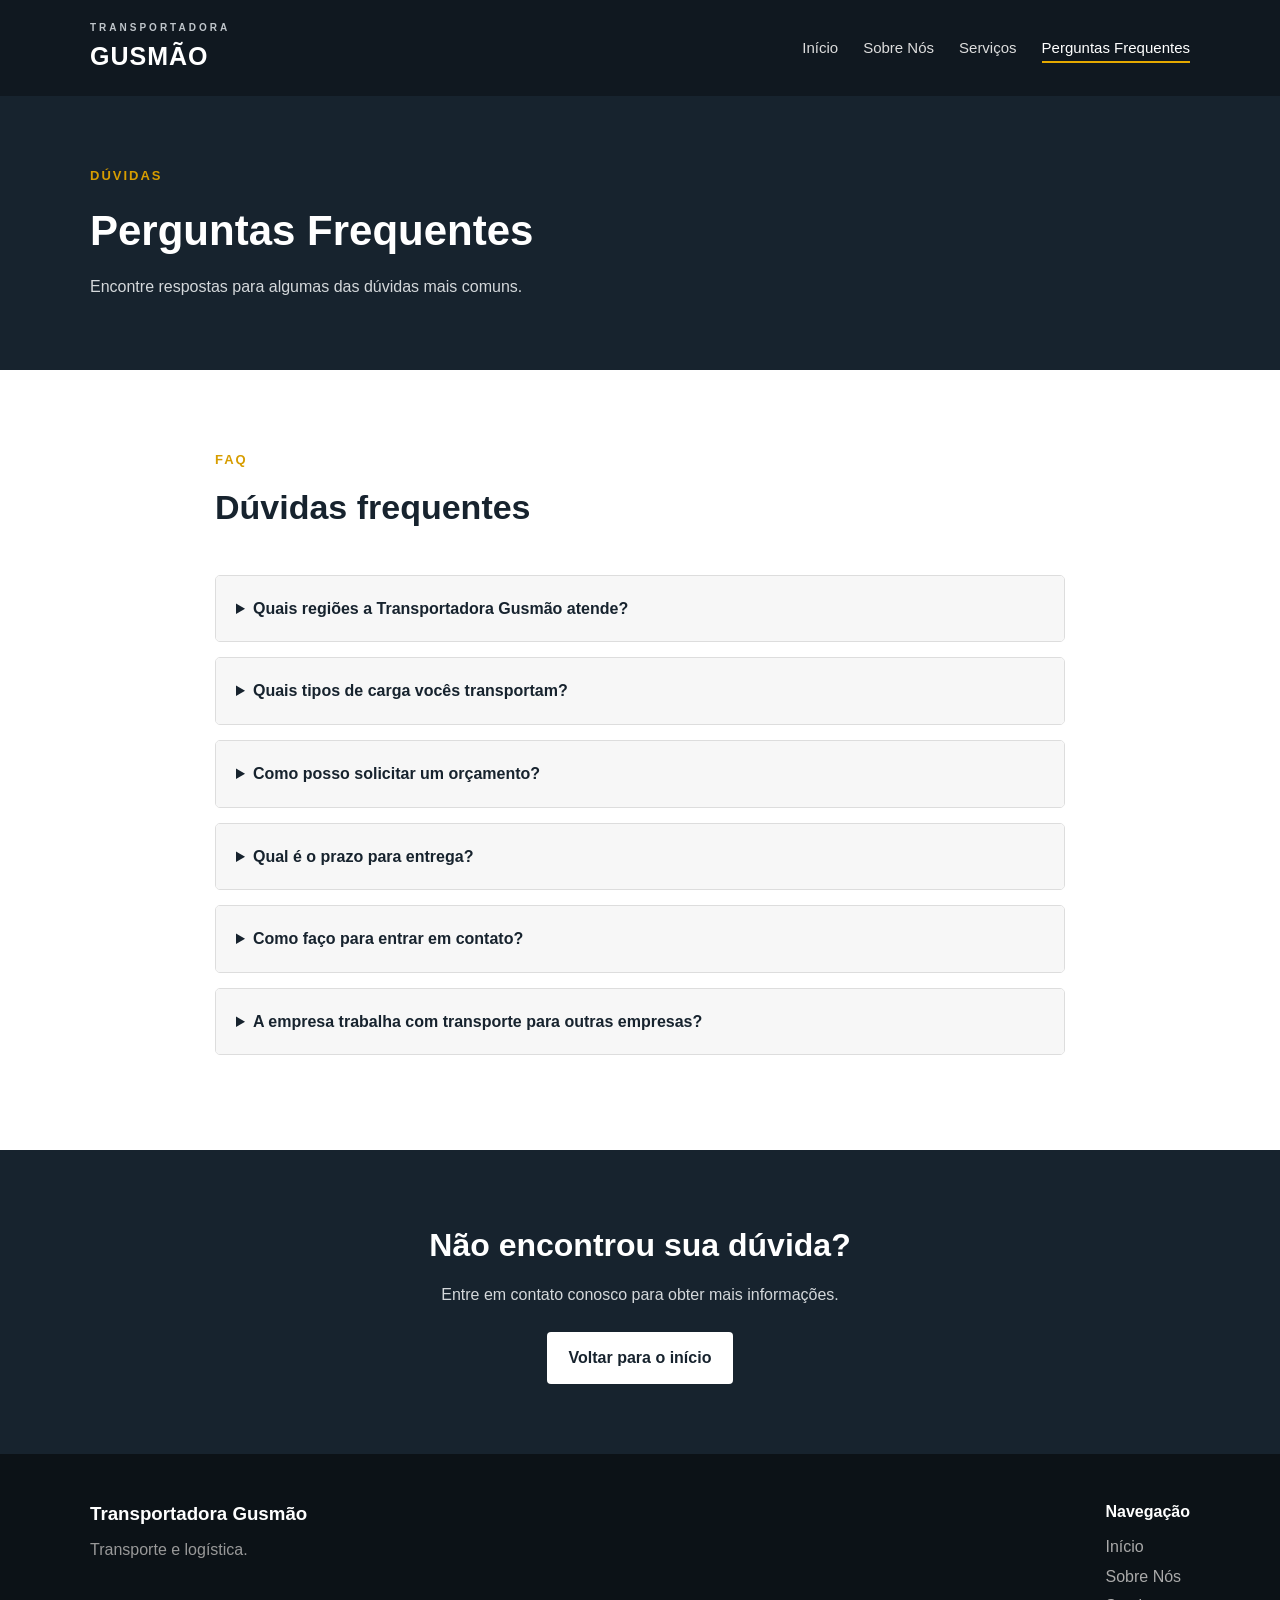
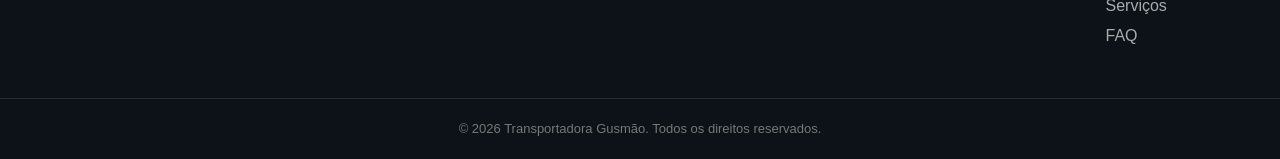
==== faq.html @ a59ef1ef "queria morar nos começos" ====
<!DOCTYPE html>
<html lang="pt-BR">
<head>
    <meta charset="UTF-8">
    <meta name="viewport" content="width=device-width, initial-scale=1.0">
    <title>Transportadora Gusmão - Perguntas Frequentes</title>
    <link rel="stylesheet" href="css/style.css">
</head>

<body>

    <header>

        <div class="container header-content">

            <a href="index.html" class="logo">
                <span>TRANSPORTADORA</span>
                GUSMÃO
            </a>

            <nav>
                <ul>
                    <li><a href="index.html">Início</a></li>
                    <li><a href="sobre.html">Sobre Nós</a></li>
                    <li><a href="servicos.html">Serviços</a></li>
                    <li><a href="faq.html" class="ativo">Perguntas Frequentes</a></li>
                </ul>
            </nav>

        </div>

    </header>


    <main>

        <section class="pagina-topo">

            <div class="container">

                <p class="subtitulo">DÚVIDAS</p>

                <h1>Perguntas Frequentes</h1>

                <p>
                    Encontre respostas para algumas das
                    dúvidas mais comuns.
                </p>

            </div>

        </section>


        <section class="faq">

            <div class="container faq-container">

                <div class="titulo-secao">
                    <p class="subtitulo">FAQ</p>
                    <h2>Dúvidas frequentes</h2>
                </div>


                <details class="pergunta">

                    <summary>
                        Quais regiões a Transportadora Gusmão atende?
                    </summary>

                    <p>
                        A área de atendimento pode variar de acordo
                        com o tipo de transporte e a necessidade do
                        cliente. Entre em contato conosco para
                        consultar a disponibilidade para sua região.
                    </p>

                </details>


                <details class="pergunta">

                    <summary>
                        Quais tipos de carga vocês transportam?
                    </summary>

                    <p>
                        Trabalhamos com diferentes tipos de cargas.
                        Para confirmar se podemos realizar o
                        transporte da sua mercadoria, entre em
                        contato com nossa equipe.
                    </p>

                </details>


                <details class="pergunta">

                    <summary>
                        Como posso solicitar um orçamento?
                    </summary>

                    <p>
                        Para solicitar um orçamento, entre em
                        contato com a Transportadora Gusmão e
                        informe os detalhes da carga e do transporte
                        desejado.
                    </p>

                </details>


                <details class="pergunta">

                    <summary>
                        Qual é o prazo para entrega?
                    </summary>

                    <p>
                        O prazo depende da distância, do tipo de
                        carga e das condições do transporte.
                        Nossa equipe poderá informar uma estimativa
                        após analisar a solicitação.
                    </p>

                </details>


                <details class="pergunta">

                    <summary>
                        Como faço para entrar em contato?
                    </summary>

                    <p>
                        Você pode entrar em contato diretamente
                        com a Transportadora Gusmão através dos
                        canais disponibilizados pela empresa.
                    </p>

                </details>


                <details class="pergunta">

                    <summary>
                        A empresa trabalha com transporte para outras empresas?
                    </summary>

                    <p>
                        Sim. Oferecemos soluções de transporte
                        para empresas que precisam movimentar
                        suas mercadorias.
                    </p>

                </details>


            </div>

        </section>


        <section class="chamada">

            <div class="container">

                <h2>Não encontrou sua dúvida?</h2>

                <p>
                    Entre em contato conosco para obter
                    mais informações.
                </p>

                <a href="index.html" class="botao botao-claro">
                    Voltar para o início
                </a>

            </div>

        </section>

    </main>


    <footer>

        <div class="container footer-content">

            <div>
                <h3>Transportadora Gusmão</h3>
                <p>Transporte e logística.</p>
            </div>

            <div>
                <h4>Navegação</h4>
                <a href="index.html">Início</a>
                <a href="sobre.html">Sobre Nós</a>
                <a href="servicos.html">Serviços</a>
                <a href="faq.html">FAQ</a>
            </div>

        </div>

        <div class="copyright">
            <p>© 2026 Transportadora Gusmão. Todos os direitos reservados.</p>
        </div>

    </footer>

</body>
</html>
---- css/style.css ----
/* =========================================
   CONFIGURAÇÕES GERAIS
========================================= */

* {
    margin: 0;
    padding: 0;
    box-sizing: border-box;
}

html {
    scroll-behavior: smooth;
}

body {
    font-family: Arial, Helvetica, sans-serif;
    background-color: #f5f6f8;
    color: #222;
    line-height: 1.6;
}

.container {
    width: 90%;
    max-width: 1100px;
    margin: 0 auto;
}

a {
    text-decoration: none;
    color: inherit;
}


/* =========================================
   CABEÇALHO
========================================= */

header {
    background-color: #101820;
    color: white;
    padding: 20px 0;
}

.header-content {
    display: flex;
    align-items: center;
    justify-content: space-between;
}

.logo {
    font-size: 25px;
    font-weight: bold;
    letter-spacing: 1px;
}

.logo span {
    display: block;
    font-size: 10px;
    letter-spacing: 3px;
    color: #bfc5ca;
}

nav ul {
    display: flex;
    list-style: none;
    gap: 25px;
}

nav a {
    color: #ddd;
    font-size: 15px;
    transition: 0.3s;
}

nav a:hover,
nav a.ativo {
    color: white;
}

nav a.ativo {
    border-bottom: 2px solid #e5a900;
    padding-bottom: 5px;
}


/* =========================================
   HERO - HOME
========================================= */

.hero {
    background-color: #17232e;
    color: white;
    min-height: 500px;
    display: flex;
    align-items: center;
}

.hero-content {
    display: flex;
    align-items: center;
}

.hero-text {
    max-width: 650px;
}

.subtitulo {
    color: #d79d00;
    font-size: 13px;
    font-weight: bold;
    letter-spacing: 2px;
    margin-bottom: 10px;
}

.hero h1 {
    font-size: 52px;
    line-height: 1.1;
    margin-bottom: 25px;
}

.hero h1 span {
    color: #e5a900;
    display: block;
}

.hero p:not(.subtitulo) {
    color: #d4d8db;
    font-size: 18px;
    margin-bottom: 30px;
}


/* =========================================
   BOTÕES
========================================= */

.botao {
    display: inline-block;
    background-color: #e5a900;
    color: #111;
    padding: 13px 22px;
    font-weight: bold;
    border-radius: 4px;
    transition: 0.3s;
}

.botao:hover {
    background-color: #c88f00;
    transform: translateY(-2px);
}

.botao-secundario {
    margin-top: 35px;
}

.botao-claro {
    background-color: white;
    color: #17232e;
}

.botao-claro:hover {
    background-color: #e8e8e8;
}

.centralizar {
    text-align: center;
}


/* =========================================
   TÍTULOS
========================================= */

.titulo-secao {
    margin-bottom: 40px;
}

.titulo-secao h2 {
    font-size: 34px;
    color: #17232e;
}


/* =========================================
   APRESENTAÇÃO
========================================= */

.apresentacao {
    background-color: white;
    padding: 80px 0;
}

.texto-centralizado {
    max-width: 800px;
    margin: 0 auto;
    text-align: center;
}

.texto-centralizado p {
    margin-bottom: 15px;
    color: #555;
}

.link {
    display: inline-block;
    margin-top: 15px;
    color: #a87500;
    font-weight: bold;
}


/* =========================================
   CARDS
========================================= */

.destaques,
.valores {
    padding: 80px 0;
}

.cards {
    display: grid;
    grid-template-columns: repeat(3, 1fr);
    gap: 25px;
}

.card {
    background-color: white;
    padding: 30px;
    border-radius: 5px;
    border: 1px solid #e1e1e1;
    transition: 0.3s;
}

.card:hover {
    transform: translateY(-5px);
    box-shadow: 0 8px 20px rgba(0, 0, 0, 0.08);
}

.icone {
    font-size: 35px;
    margin-bottom: 15px;
}

.card h3 {
    color: #17232e;
    margin-bottom: 10px;
}

.card p {
    color: #666;
}


/* =========================================
   CHAMADA
========================================= */

.chamada {
    background-color: #17232e;
    color: white;
    text-align: center;
    padding: 70px 0;
}

.chamada h2 {
    font-size: 32px;
    margin-bottom: 10px;
}

.chamada p {
    color: #d4d8db;
    margin-bottom: 25px;
}


/* =========================================
   TOPO DAS PÁGINAS INTERNAS
========================================= */

.pagina-topo {
    background-color: #17232e;
    color: white;
    padding: 70px 0;
}

.pagina-topo h1 {
    font-size: 42px;
    margin-bottom: 10px;
}

.pagina-topo p:last-child {
    color: #d4d8db;
}


/* =========================================
   SOBRE NÓS
========================================= */

.sobre {
    background-color: white;
    padding: 80px 0;
}

.sobre-grid {
    display: grid;
    grid-template-columns: 1fr 1fr;
    gap: 60px;
    align-items: center;
}

.imagem-placeholder {
    height: 350px;
    background-color: #e4e6e8;
    border: 2px dashed #b9bdc1;
    display: flex;
    flex-direction: column;
    align-items: center;
    justify-content: center;
    color: #777;
}

.imagem-placeholder span {
    font-size: 70px;
    margin-bottom: 10px;
}

.sobre-texto h2 {
    font-size: 35px;
    color: #17232e;
    margin-bottom: 20px;
}

.sobre-texto p:not(.subtitulo) {
    color: #555;
    margin-bottom: 15px;
}


/* =========================================
   SERVIÇOS
========================================= */

.servicos {
    padding: 80px 0;
    background-color: white;
}

.servicos-grid {
    display: grid;
    grid-template-columns: 1fr 1fr;
    gap: 25px;
}

.servico {
    display: flex;
    gap: 20px;
    padding: 30px;
    border: 1px solid #ddd;
    border-radius: 5px;
    background-color: #fafafa;
}

.servico-icone {
    font-size: 40px;
    min-width: 55px;
}

.servico h3 {
    color: #17232e;
    margin-bottom: 8px;
}

.servico p {
    color: #666;
}


/* =========================================
   FAQ
========================================= */

.faq {
    background-color: white;
    padding: 80px 0;
}

.faq-container {
    max-width: 850px;
}

.pergunta {
    border: 1px solid #ddd;
    margin-bottom: 15px;
    border-radius: 5px;
    overflow: hidden;
}

.pergunta summary {
    padding: 20px;
    cursor: pointer;
    font-weight: bold;
    color: #17232e;
    background-color: #f7f7f7;
}

.pergunta summary:hover {
    background-color: #eeeeee;
}

.pergunta p {
    padding: 20px;
    color: #666;
    border-top: 1px solid #ddd;
}


/* =========================================
   RODAPÉ
========================================= */

footer {
    background-color: #0c1217;
    color: white;
}

.footer-content {
    padding: 45px 0;
    display: flex;
    justify-content: space-between;
}

.footer-content h3 {
    margin-bottom: 8px;
}

.footer-content h4 {
    margin-bottom: 10px;
}

.footer-content p {
    color: #999;
}

.footer-content div:last-child {
    display: flex;
    flex-direction: column;
}

.footer-content a {
    color: #aaa;
    margin-bottom: 4px;
}

.footer-content a:hover {
    color: white;
}

.copyright {
    border-top: 1px solid #252c31;
    text-align: center;
    padding: 20px;
    color: #777;
    font-size: 13px;
}


/* =========================================
   RESPONSIVIDADE
========================================= */

@media (max-width: 800px) {

    .header-content {
        flex-direction: column;
        gap: 20px;
    }

    nav ul {
        gap: 15px;
        flex-wrap: wrap;
        justify-content: center;
    }

    .hero {
        min-height: 450px;
    }

    .hero h1 {
        font-size: 40px;
    }

    .cards {
        grid-template-columns: 1fr;
    }

    .sobre-grid {
        grid-template-columns: 1fr;
        gap: 35px;
    }

    .servicos-grid {
        grid-template-columns: 1fr;
    }

    .footer-content {
        flex-direction: column;
        gap: 30px;
    }
}


@media (max-width: 500px) {

    .container {
        width: 92%;
    }

    .logo {
        font-size: 21px;
    }

    nav a {
        font-size: 13px;
    }

    .hero h1 {
        font-size: 34px;
    }

    .hero p:not(.subtitulo) {
        font-size: 16px;
    }

    .pagina-topo h1 {
        font-size: 34px;
    }

    .titulo-secao h2 {
        font-size: 28px;
    }

    .servico {
        flex-direction: column;
    }

}
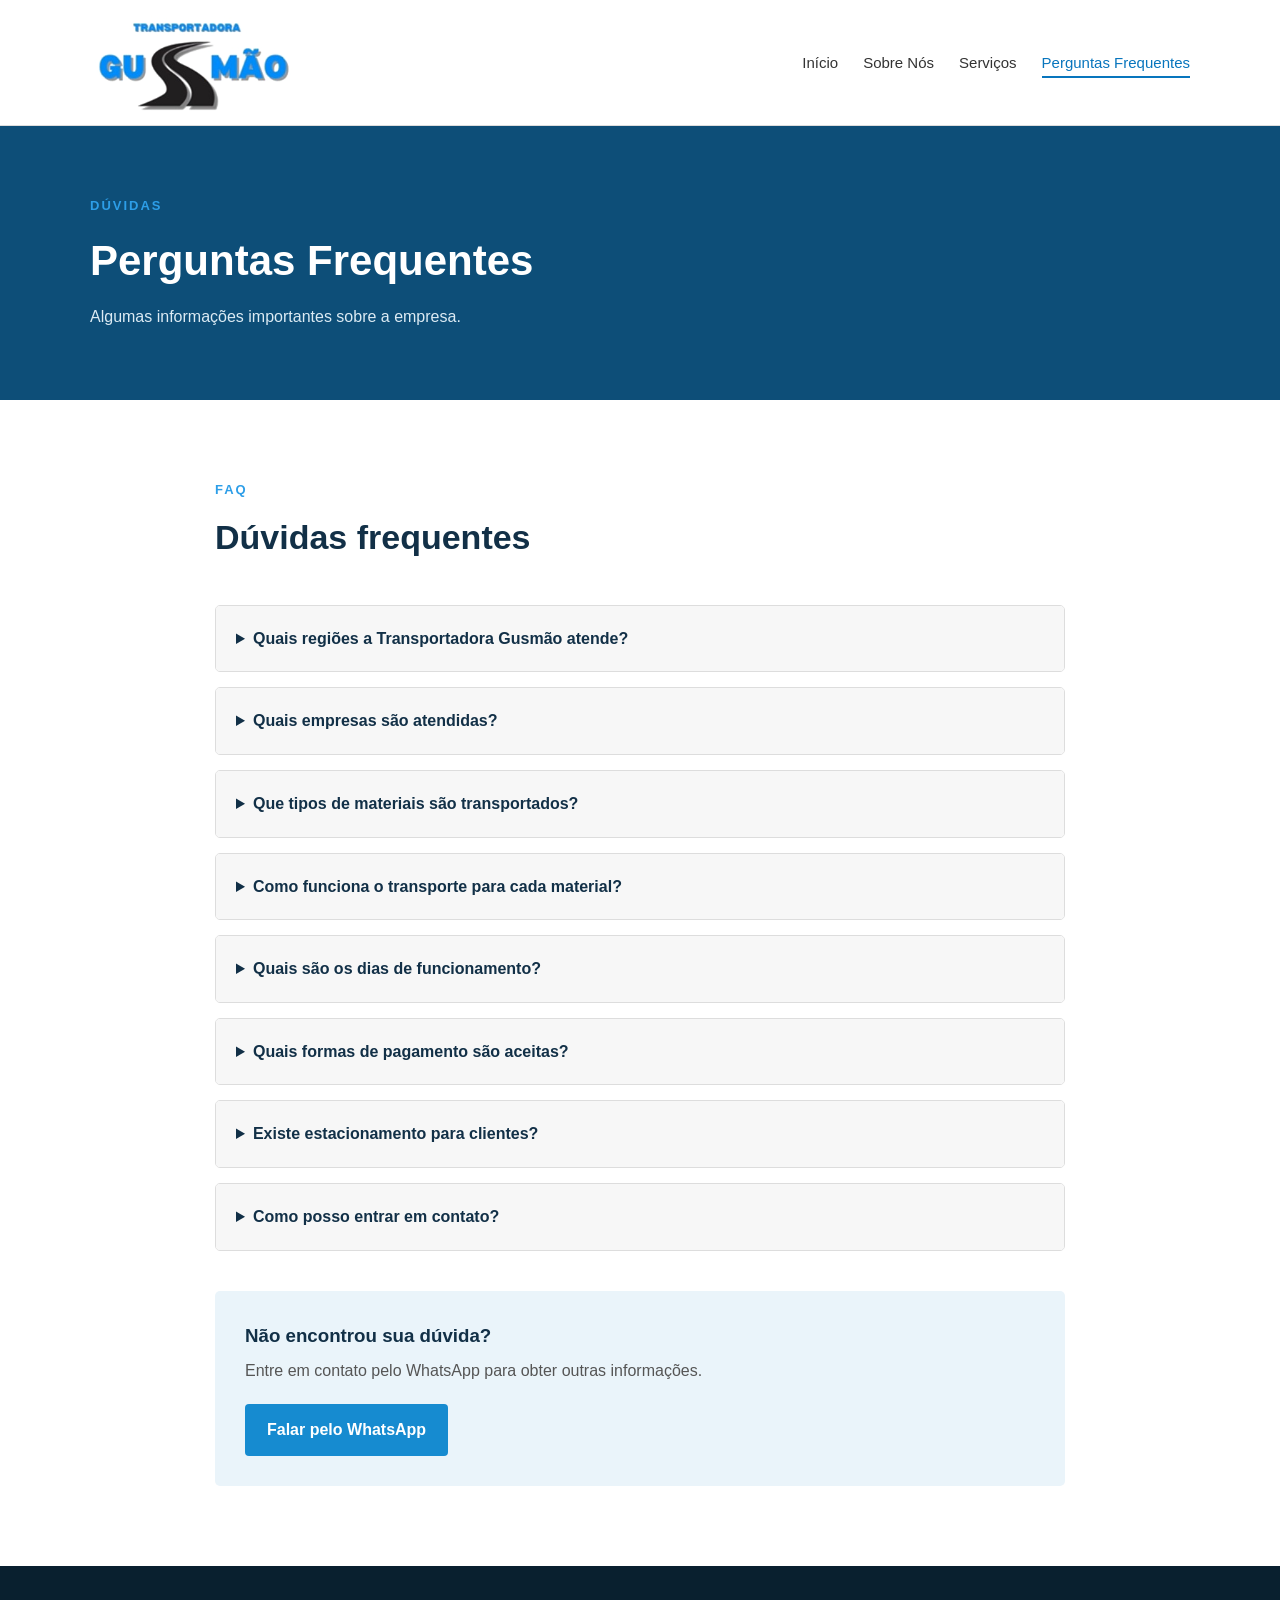
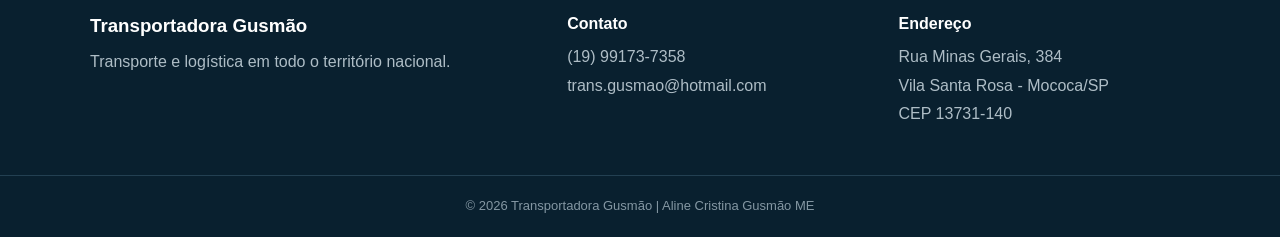
==== commit 1e52442e: "eai doidao" ====
--- a/faq.html
+++ b/faq.html
@@ -3,210 +3,144 @@
 <head>
     <meta charset="UTF-8">
     <meta name="viewport" content="width=device-width, initial-scale=1.0">
-    <title>Transportadora Gusmão - Perguntas Frequentes</title>
+    <title>Transportadora Gusmão | Perguntas Frequentes</title>
     <link rel="stylesheet" href="css/style.css">
 </head>
-
 <body>
 
-    <header>
+<header>
+    <div class="container header-content">
+        <a href="index.html" class="logo-link">
+            <img src="img/logo-gusmao.png" alt="Transportadora Gusmão">
+        </a>
 
-        <div class="container header-content">
+        <nav>
+            <ul>
+                <li><a href="index.html">Início</a></li>
+                <li><a href="sobre.html">Sobre Nós</a></li>
+                <li><a href="servicos.html">Serviços</a></li>
+                <li><a class="ativo" href="faq.html">Perguntas Frequentes</a></li>
+            </ul>
+        </nav>
+    </div>
+</header>
 
-            <a href="index.html" class="logo">
-                <span>TRANSPORTADORA</span>
-                GUSMÃO
-            </a>
+<main>
+    <section class="pagina-topo">
+        <div class="container">
+            <p class="subtitulo">DÚVIDAS</p>
+            <h1>Perguntas Frequentes</h1>
+            <p>Algumas informações importantes sobre a empresa.</p>
+        </div>
+    </section>
 
-            <nav>
-                <ul>
-                    <li><a href="index.html">Início</a></li>
-                    <li><a href="sobre.html">Sobre Nós</a></li>
-                    <li><a href="servicos.html">Serviços</a></li>
-                    <li><a href="faq.html" class="ativo">Perguntas Frequentes</a></li>
-                </ul>
-            </nav>
-
-        </div>
-
-    </header>
-
-
-    <main>
-
-        <section class="pagina-topo">
-
-            <div class="container">
-
-                <p class="subtitulo">DÚVIDAS</p>
-
-                <h1>Perguntas Frequentes</h1>
-
-                <p>
-                    Encontre respostas para algumas das
-                    dúvidas mais comuns.
-                </p>
-
+    <section class="faq">
+        <div class="container faq-container">
+            <div class="titulo-secao">
+                <p class="subtitulo">FAQ</p>
+                <h2>Dúvidas frequentes</h2>
             </div>
 
-        </section>
+            <details class="pergunta">
+                <summary>Quais regiões a Transportadora Gusmão atende?</summary>
+                <p>
+                    A empresa atende todo o território nacional.
+                </p>
+            </details>
 
+            <details class="pergunta">
+                <summary>Quais empresas são atendidas?</summary>
+                <p>
+                    Atualmente, a Transportadora Gusmão presta serviços
+                    para duas empresas específicas: Gelita do Brasil
+                    e Artivinco.
+                </p>
+            </details>
 
-        <section class="faq">
+            <details class="pergunta">
+                <summary>Que tipos de materiais são transportados?</summary>
+                <p>
+                    Para a Gelita do Brasil, é transportada matéria-prima
+                    de origem animal, como couro bovino. Para a Artivinco,
+                    são transportadas matéria orgânica e caixas de papel.
+                </p>
+            </details>
 
-            <div class="container faq-container">
+            <details class="pergunta">
+                <summary>Como funciona o transporte para cada material?</summary>
+                <p>
+                    Cada material e empresa exige uma adequação aos veículos.
+                    A empresa possui preparo e cuidado para realizar o
+                    transporte das cargas com segurança.
+                </p>
+            </details>
 
-                <div class="titulo-secao">
-                    <p class="subtitulo">FAQ</p>
-                    <h2>Dúvidas frequentes</h2>
-                </div>
+            <details class="pergunta">
+                <summary>Quais são os dias de funcionamento?</summary>
+                <p>
+                    A empresa trabalha de segunda-feira a sábado.
+                    Não há carregamentos e entregas em feriados.
+                </p>
+            </details>
 
+            <details class="pergunta">
+                <summary>Quais formas de pagamento são aceitas?</summary>
+                <p>
+                    Os pagamentos podem ser realizados em conta ou por Pix.
+                </p>
+            </details>
 
-                <details class="pergunta">
+            <details class="pergunta">
+                <summary>Existe estacionamento para clientes?</summary>
+                <p>
+                    Não. O pátio da empresa é destinado apenas aos caminhões.
+                </p>
+            </details>
 
-                    <summary>
-                        Quais regiões a Transportadora Gusmão atende?
-                    </summary>
+            <details class="pergunta">
+                <summary>Como posso entrar em contato?</summary>
+                <p>
+                    Telefone/WhatsApp: <strong>(19) 99173-7358</strong><br>
+                    E-mail: <strong>trans.gusmao@hotmail.com</strong>
+                </p>
+            </details>
 
-                    <p>
-                        A área de atendimento pode variar de acordo
-                        com o tipo de transporte e a necessidade do
-                        cliente. Entre em contato conosco para
-                        consultar a disponibilidade para sua região.
-                    </p>
+            <div class="faq-contato">
+                <h3>Não encontrou sua dúvida?</h3>
+                <p>
+                    Entre em contato pelo WhatsApp para obter
+                    outras informações.
+                </p>
+                <a href="https://wa.me/5519991737358" class="botao" target="_blank">
+                    Falar pelo WhatsApp
+                </a>
+            </div>
+        </div>
+    </section>
+</main>
 
-                </details>
-
-
-                <details class="pergunta">
-
-                    <summary>
-                        Quais tipos de carga vocês transportam?
-                    </summary>
-
-                    <p>
-                        Trabalhamos com diferentes tipos de cargas.
-                        Para confirmar se podemos realizar o
-                        transporte da sua mercadoria, entre em
-                        contato com nossa equipe.
-                    </p>
-
-                </details>
-
-
-                <details class="pergunta">
-
-                    <summary>
-                        Como posso solicitar um orçamento?
-                    </summary>
-
-                    <p>
-                        Para solicitar um orçamento, entre em
-                        contato com a Transportadora Gusmão e
-                        informe os detalhes da carga e do transporte
-                        desejado.
-                    </p>
-
-                </details>
-
-
-                <details class="pergunta">
-
-                    <summary>
-                        Qual é o prazo para entrega?
-                    </summary>
-
-                    <p>
-                        O prazo depende da distância, do tipo de
-                        carga e das condições do transporte.
-                        Nossa equipe poderá informar uma estimativa
-                        após analisar a solicitação.
-                    </p>
-
-                </details>
-
-
-                <details class="pergunta">
-
-                    <summary>
-                        Como faço para entrar em contato?
-                    </summary>
-
-                    <p>
-                        Você pode entrar em contato diretamente
-                        com a Transportadora Gusmão através dos
-                        canais disponibilizados pela empresa.
-                    </p>
-
-                </details>
-
-
-                <details class="pergunta">
-
-                    <summary>
-                        A empresa trabalha com transporte para outras empresas?
-                    </summary>
-
-                    <p>
-                        Sim. Oferecemos soluções de transporte
-                        para empresas que precisam movimentar
-                        suas mercadorias.
-                    </p>
-
-                </details>
-
-
-            </div>
-
-        </section>
-
-
-        <section class="chamada">
-
-            <div class="container">
-
-                <h2>Não encontrou sua dúvida?</h2>
-
-                <p>
-                    Entre em contato conosco para obter
-                    mais informações.
-                </p>
-
-                <a href="index.html" class="botao botao-claro">
-                    Voltar para o início
-                </a>
-
-            </div>
-
-        </section>
-
-    </main>
-
-
-    <footer>
-
-        <div class="container footer-content">
-
-            <div>
-                <h3>Transportadora Gusmão</h3>
-                <p>Transporte e logística.</p>
-            </div>
-
-            <div>
-                <h4>Navegação</h4>
-                <a href="index.html">Início</a>
-                <a href="sobre.html">Sobre Nós</a>
-                <a href="servicos.html">Serviços</a>
-                <a href="faq.html">FAQ</a>
-            </div>
-
+<footer>
+    <div class="container footer-content">
+        <div>
+            <h3>Transportadora Gusmão</h3>
+            <p>Transporte e logística em todo o território nacional.</p>
         </div>
-
-        <div class="copyright">
-            <p>© 2026 Transportadora Gusmão. Todos os direitos reservados.</p>
+        <div>
+            <h4>Contato</h4>
+            <p>(19) 99173-7358</p>
+            <p>trans.gusmao@hotmail.com</p>
         </div>
-
-    </footer>
+        <div>
+            <h4>Endereço</h4>
+            <p>Rua Minas Gerais, 384</p>
+            <p>Vila Santa Rosa - Mococa/SP</p>
+            <p>CEP 13731-140</p>
+        </div>
+    </div>
+    <div class="copyright">
+        <p>© 2026 Transportadora Gusmão | Aline Cristina Gusmão ME</p>
+    </div>
+</footer>
 
 </body>
-</html>+</html>
--- a/css/style.css
+++ b/css/style.css
@@ -1,5 +1,6 @@
 /* =========================================
-   CONFIGURAÇÕES GERAIS
+   TRANSPORTADORA GUSMÃO
+   CSS - Projeto institucional
 ========================================= */
 
 * {
@@ -14,7 +15,7 @@
 
 body {
     font-family: Arial, Helvetica, sans-serif;
-    background-color: #f5f6f8;
+    background-color: #f5f7f9;
     color: #222;
     line-height: 1.6;
 }
@@ -30,15 +31,12 @@
     color: inherit;
 }
 
-
-/* =========================================
-   CABEÇALHO
-========================================= */
+/* HEADER */
 
 header {
-    background-color: #101820;
-    color: white;
-    padding: 20px 0;
+    background-color: #ffffff;
+    border-bottom: 1px solid #ddd;
+    padding: 10px 0;
 }
 
 .header-content {
@@ -47,17 +45,10 @@
     justify-content: space-between;
 }
 
-.logo {
-    font-size: 25px;
-    font-weight: bold;
-    letter-spacing: 1px;
-}
-
-.logo span {
+.logo-link img {
+    width: 210px;
+    height: auto;
     display: block;
-    font-size: 10px;
-    letter-spacing: 3px;
-    color: #bfc5ca;
 }
 
 nav ul {
@@ -67,45 +58,37 @@
 }
 
 nav a {
-    color: #ddd;
+    color: #333;
     font-size: 15px;
+    padding-bottom: 5px;
     transition: 0.3s;
 }
 
 nav a:hover,
 nav a.ativo {
-    color: white;
+    color: #0875bd;
 }
 
 nav a.ativo {
-    border-bottom: 2px solid #e5a900;
-    padding-bottom: 5px;
-}
-
-
-/* =========================================
-   HERO - HOME
-========================================= */
+    border-bottom: 2px solid #0875bd;
+}
+
+/* HERO */
 
 .hero {
-    background-color: #17232e;
+    background: linear-gradient(100deg, #08283e, #0d4e78);
     color: white;
     min-height: 500px;
     display: flex;
     align-items: center;
 }
 
-.hero-content {
-    display: flex;
-    align-items: center;
-}
-
 .hero-text {
-    max-width: 650px;
+    max-width: 680px;
 }
 
 .subtitulo {
-    color: #d79d00;
+    color: #2d9ee8;
     font-size: 13px;
     font-weight: bold;
     letter-spacing: 2px;
@@ -113,31 +96,28 @@
 }
 
 .hero h1 {
-    font-size: 52px;
+    font-size: 50px;
     line-height: 1.1;
     margin-bottom: 25px;
 }
 
 .hero h1 span {
-    color: #e5a900;
+    color: #49b5f5;
     display: block;
 }
 
 .hero p:not(.subtitulo) {
-    color: #d4d8db;
+    color: #e2edf4;
     font-size: 18px;
     margin-bottom: 30px;
 }
 
-
-/* =========================================
-   BOTÕES
-========================================= */
+/* BOTÕES */
 
 .botao {
     display: inline-block;
-    background-color: #e5a900;
-    color: #111;
+    background-color: #168bd0;
+    color: white;
     padding: 13px 22px;
     font-weight: bold;
     border-radius: 4px;
@@ -145,31 +125,20 @@
 }
 
 .botao:hover {
-    background-color: #c88f00;
+    background-color: #0b6ca7;
     transform: translateY(-2px);
 }
 
-.botao-secundario {
-    margin-top: 35px;
-}
-
 .botao-claro {
     background-color: white;
-    color: #17232e;
+    color: #07537e;
 }
 
 .botao-claro:hover {
-    background-color: #e8e8e8;
-}
-
-.centralizar {
-    text-align: center;
-}
-
-
-/* =========================================
-   TÍTULOS
-========================================= */
+    background-color: #e8f3f9;
+}
+
+/* TÍTULOS */
 
 .titulo-secao {
     margin-bottom: 40px;
@@ -177,13 +146,10 @@
 
 .titulo-secao h2 {
     font-size: 34px;
-    color: #17232e;
-}
-
-
-/* =========================================
-   APRESENTAÇÃO
-========================================= */
+    color: #123047;
+}
+
+/* APRESENTAÇÃO */
 
 .apresentacao {
     background-color: white;
@@ -204,14 +170,11 @@
 .link {
     display: inline-block;
     margin-top: 15px;
-    color: #a87500;
+    color: #0875bd;
     font-weight: bold;
 }
 
-
-/* =========================================
-   CARDS
-========================================= */
+/* CARDS */
 
 .destaques,
 .valores {
@@ -227,8 +190,8 @@
 .card {
     background-color: white;
     padding: 30px;
-    border-radius: 5px;
-    border: 1px solid #e1e1e1;
+    border-radius: 6px;
+    border: 1px solid #dfe4e8;
     transition: 0.3s;
 }
 
@@ -243,7 +206,7 @@
 }
 
 .card h3 {
-    color: #17232e;
+    color: #123047;
     margin-bottom: 10px;
 }
 
@@ -251,13 +214,10 @@
     color: #666;
 }
 
-
-/* =========================================
-   CHAMADA
-========================================= */
+/* CHAMADA */
 
 .chamada {
-    background-color: #17232e;
+    background-color: #0d4e78;
     color: white;
     text-align: center;
     padding: 70px 0;
@@ -269,17 +229,14 @@
 }
 
 .chamada p {
-    color: #d4d8db;
+    color: #dcebf4;
     margin-bottom: 25px;
 }
 
-
-/* =========================================
-   TOPO DAS PÁGINAS INTERNAS
-========================================= */
+/* PÁGINAS INTERNAS */
 
 .pagina-topo {
-    background-color: #17232e;
+    background-color: #0d4e78;
     color: white;
     padding: 70px 0;
 }
@@ -290,13 +247,10 @@
 }
 
 .pagina-topo p:last-child {
-    color: #d4d8db;
-}
-
-
-/* =========================================
-   SOBRE NÓS
-========================================= */
+    color: #dcebf4;
+}
+
+/* SOBRE */
 
 .sobre {
     background-color: white;
@@ -312,13 +266,13 @@
 
 .imagem-placeholder {
     height: 350px;
-    background-color: #e4e6e8;
-    border: 2px dashed #b9bdc1;
+    background-color: #e9f1f6;
+    border: 2px dashed #a7c5d8;
     display: flex;
     flex-direction: column;
     align-items: center;
     justify-content: center;
-    color: #777;
+    color: #557386;
 }
 
 .imagem-placeholder span {
@@ -328,7 +282,7 @@
 
 .sobre-texto h2 {
     font-size: 35px;
-    color: #17232e;
+    color: #123047;
     margin-bottom: 20px;
 }
 
@@ -337,10 +291,59 @@
     margin-bottom: 15px;
 }
 
-
-/* =========================================
-   SERVIÇOS
-========================================= */
+/* PRINCÍPIOS */
+
+.principios {
+    margin-top: 45px;
+    background-color: white;
+    padding: 30px;
+    border-left: 4px solid #168bd0;
+}
+
+.principios h3 {
+    margin-bottom: 15px;
+    color: #123047;
+}
+
+.principios ul {
+    padding-left: 20px;
+    color: #555;
+}
+
+.principios li {
+    margin-bottom: 6px;
+}
+
+/* DADOS */
+
+.dados-empresa {
+    padding: 80px 0;
+    background-color: #f5f7f9;
+}
+
+.dados-grid {
+    display: grid;
+    grid-template-columns: 1fr 1fr;
+    gap: 20px;
+}
+
+.dados-grid div {
+    background-color: white;
+    padding: 25px;
+    border: 1px solid #dfe4e8;
+    border-radius: 5px;
+}
+
+.dados-grid strong {
+    color: #0875bd;
+}
+
+.dados-grid p {
+    color: #555;
+    margin-top: 5px;
+}
+
+/* SERVIÇOS */
 
 .servicos {
     padding: 80px 0;
@@ -368,7 +371,7 @@
 }
 
 .servico h3 {
-    color: #17232e;
+    color: #123047;
     margin-bottom: 8px;
 }
 
@@ -376,10 +379,28 @@
     color: #666;
 }
 
-
-/* =========================================
-   FAQ
-========================================= */
+/* DIFERENCIAL */
+
+.diferencial {
+    padding: 70px 0;
+    background-color: #eaf4fa;
+}
+
+.diferencial div div {
+    max-width: 750px;
+}
+
+.diferencial h2 {
+    color: #123047;
+    font-size: 32px;
+    margin-bottom: 15px;
+}
+
+.diferencial p:last-child {
+    color: #555;
+}
+
+/* FAQ */
 
 .faq {
     background-color: white;
@@ -401,7 +422,7 @@
     padding: 20px;
     cursor: pointer;
     font-weight: bold;
-    color: #17232e;
+    color: #123047;
     background-color: #f7f7f7;
 }
 
@@ -415,66 +436,61 @@
     border-top: 1px solid #ddd;
 }
 
-
-/* =========================================
-   RODAPÉ
-========================================= */
+.faq-contato {
+    margin-top: 40px;
+    padding: 30px;
+    background-color: #eaf4fa;
+    border-radius: 5px;
+}
+
+.faq-contato h3 {
+    color: #123047;
+    margin-bottom: 8px;
+}
+
+.faq-contato p {
+    color: #555;
+    margin-bottom: 20px;
+}
+
+/* FOOTER */
 
 footer {
-    background-color: #0c1217;
+    background-color: #09202f;
     color: white;
 }
 
 .footer-content {
     padding: 45px 0;
-    display: flex;
-    justify-content: space-between;
-}
-
-.footer-content h3 {
+    display: grid;
+    grid-template-columns: 1.5fr 1fr 1fr;
+    gap: 40px;
+}
+
+.footer-content h3,
+.footer-content h4 {
     margin-bottom: 8px;
 }
 
-.footer-content h4 {
-    margin-bottom: 10px;
-}
-
 .footer-content p {
-    color: #999;
-}
-
-.footer-content div:last-child {
-    display: flex;
-    flex-direction: column;
-}
-
-.footer-content a {
-    color: #aaa;
-    margin-bottom: 4px;
-}
-
-.footer-content a:hover {
-    color: white;
+    color: #aebdc6;
+    margin-bottom: 3px;
 }
 
 .copyright {
-    border-top: 1px solid #252c31;
+    border-top: 1px solid #234052;
     text-align: center;
     padding: 20px;
-    color: #777;
+    color: #8497a3;
     font-size: 13px;
 }
 
-
-/* =========================================
-   RESPONSIVIDADE
-========================================= */
+/* RESPONSIVIDADE */
 
 @media (max-width: 800px) {
-
     .header-content {
         flex-direction: column;
-        gap: 20px;
+        gap: 15px;
     }
 
     nav ul {
@@ -491,34 +507,26 @@
         font-size: 40px;
     }
 
-    .cards {
+    .cards,
+    .sobre-grid,
+    .servicos-grid,
+    .dados-grid,
+    .footer-content {
         grid-template-columns: 1fr;
     }
 
     .sobre-grid {
-        grid-template-columns: 1fr;
         gap: 35px;
     }
-
-    .servicos-grid {
-        grid-template-columns: 1fr;
-    }
-
-    .footer-content {
-        flex-direction: column;
-        gap: 30px;
-    }
-}
-
+}
 
 @media (max-width: 500px) {
-
     .container {
         width: 92%;
     }
 
-    .logo {
-        font-size: 21px;
+    .logo-link img {
+        width: 180px;
     }
 
     nav a {
@@ -544,5 +552,4 @@
     .servico {
         flex-direction: column;
     }
-
-}+}
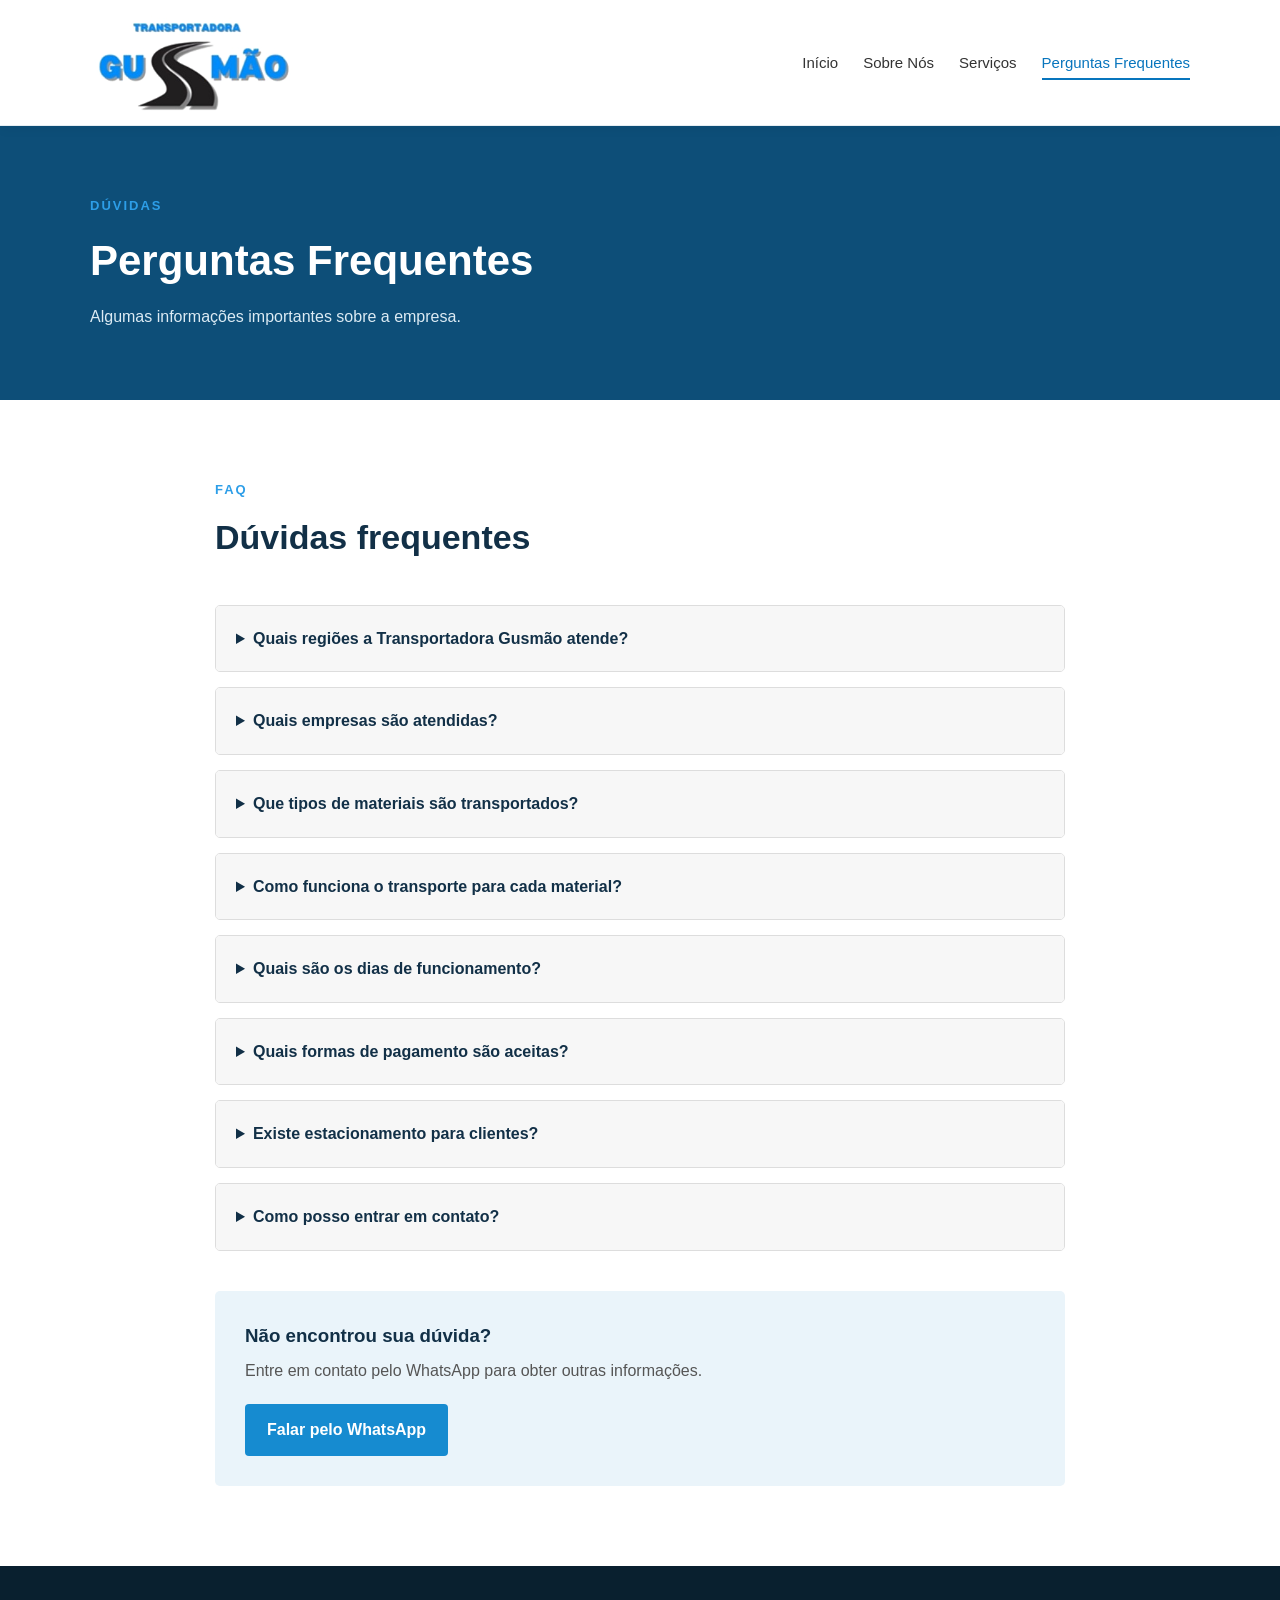
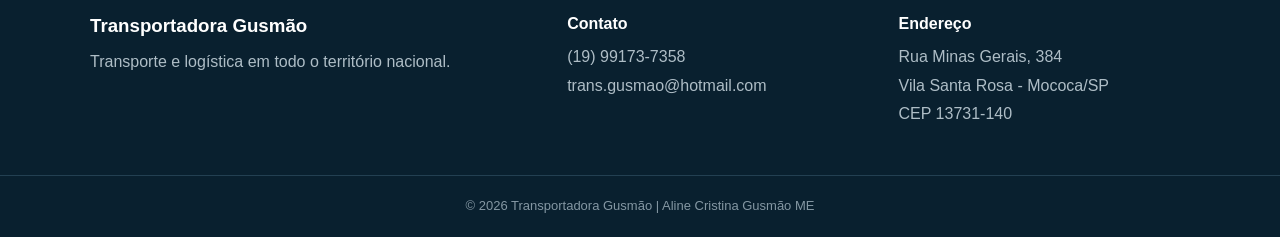
==== commit ac1930ce: "librasssss" ====
--- a/faq.html
+++ b/faq.html
@@ -142,5 +142,19 @@
     </div>
 </footer>
 
+<!-- 1. Adicione o script do widget no seu HTML -->
+<div vw class="enabled">
+  <div vw-access-button class="active"></div>
+  <div vw-plugin-wrapper>
+    <div class="vw-plugin-top-wrapper"></div>
+  </div>
+</div>
+
+<script src="https://vlibras.gov.br/app/vlibras-plugin.js"></script>
+<script>
+  new window.VLibras.Widget('https://vlibras.gov.br/app');
+</script>
+
+
 </body>
 </html>
--- a/css/style.css
+++ b/css/style.css
@@ -35,8 +35,12 @@
 
 header {
     background-color: #ffffff;
-    border-bottom: 1px solid #ddd;
+    border-bottom: 1px solid #e5edf2;
     padding: 10px 0;
+    position: sticky;
+    top: 0;
+    z-index: 10;
+    box-shadow: 0 2px 12px rgba(9, 32, 47, 0.06);
 }
 
 .header-content {
@@ -55,12 +59,17 @@
     display: flex;
     list-style: none;
     gap: 25px;
+    align-items: center;
 }
 
 nav a {
     color: #333;
     font-size: 15px;
-    padding-bottom: 5px;
+    display: inline-flex;
+    align-items: center;
+    min-height: 34px;
+    padding: 5px 0 3px;
+    border-bottom: 2px solid transparent;
     transition: 0.3s;
 }
 
@@ -71,6 +80,13 @@
 
 nav a.ativo {
     border-bottom: 2px solid #0875bd;
+}
+
+nav a:focus-visible,
+.botao:focus-visible,
+.link:focus-visible {
+    outline: 3px solid #49b5f5;
+    outline-offset: 4px;
 }
 
 /* HERO */
@@ -162,6 +178,32 @@
     text-align: center;
 }
 
+.apresentacao-grid {
+    display: grid;
+    grid-template-columns: 1.05fr 0.95fr;
+    gap: 55px;
+    align-items: center;
+}
+
+.apresentacao-grid .texto-centralizado {
+    max-width: 100%;
+}
+
+.apresentacao-foto {
+    margin: 0;
+    overflow: hidden;
+    border-radius: 12px;
+    background: #e9f1f6;
+    box-shadow: 0 12px 26px rgba(9, 32, 47, 0.12);
+}
+
+.apresentacao-foto img {
+    width: 100%;
+    height: 260px;
+    display: block;
+    object-fit: cover;
+}
+
 .texto-centralizado p {
     margin-bottom: 15px;
     color: #555;
@@ -190,7 +232,7 @@
 .card {
     background-color: white;
     padding: 30px;
-    border-radius: 6px;
+    border-radius: 10px;
     border: 1px solid #dfe4e8;
     transition: 0.3s;
 }
@@ -264,20 +306,22 @@
     align-items: center;
 }
 
-.imagem-placeholder {
+.sobre-imagem figure {
+    margin: 0;
+}
+
+.foto-principal {
+    overflow: hidden;
+    border-radius: 12px;
+    background-color: #e9f1f6;
+    box-shadow: 0 14px 30px rgba(9, 32, 47, 0.14);
+}
+
+.foto-principal img {
+    width: 100%;
     height: 350px;
-    background-color: #e9f1f6;
-    border: 2px dashed #a7c5d8;
-    display: flex;
-    flex-direction: column;
-    align-items: center;
-    justify-content: center;
-    color: #557386;
-}
-
-.imagem-placeholder span {
-    font-size: 70px;
-    margin-bottom: 10px;
+    display: block;
+    object-fit: cover;
 }
 
 .sobre-texto h2 {
@@ -331,7 +375,8 @@
     background-color: white;
     padding: 25px;
     border: 1px solid #dfe4e8;
-    border-radius: 5px;
+    border-radius: 8px;
+    box-shadow: 0 4px 14px rgba(9, 32, 47, 0.04);
 }
 
 .dados-grid strong {
@@ -508,6 +553,7 @@
     }
 
     .cards,
+    .apresentacao-grid,
     .sobre-grid,
     .servicos-grid,
     .dados-grid,
@@ -518,6 +564,7 @@
     .sobre-grid {
         gap: 35px;
     }
+
 }
 
 @media (max-width: 500px) {
@@ -545,6 +592,10 @@
         font-size: 34px;
     }
 
+    .foto-principal img {
+        height: 270px;
+    }
+
     .titulo-secao h2 {
         font-size: 28px;
     }
